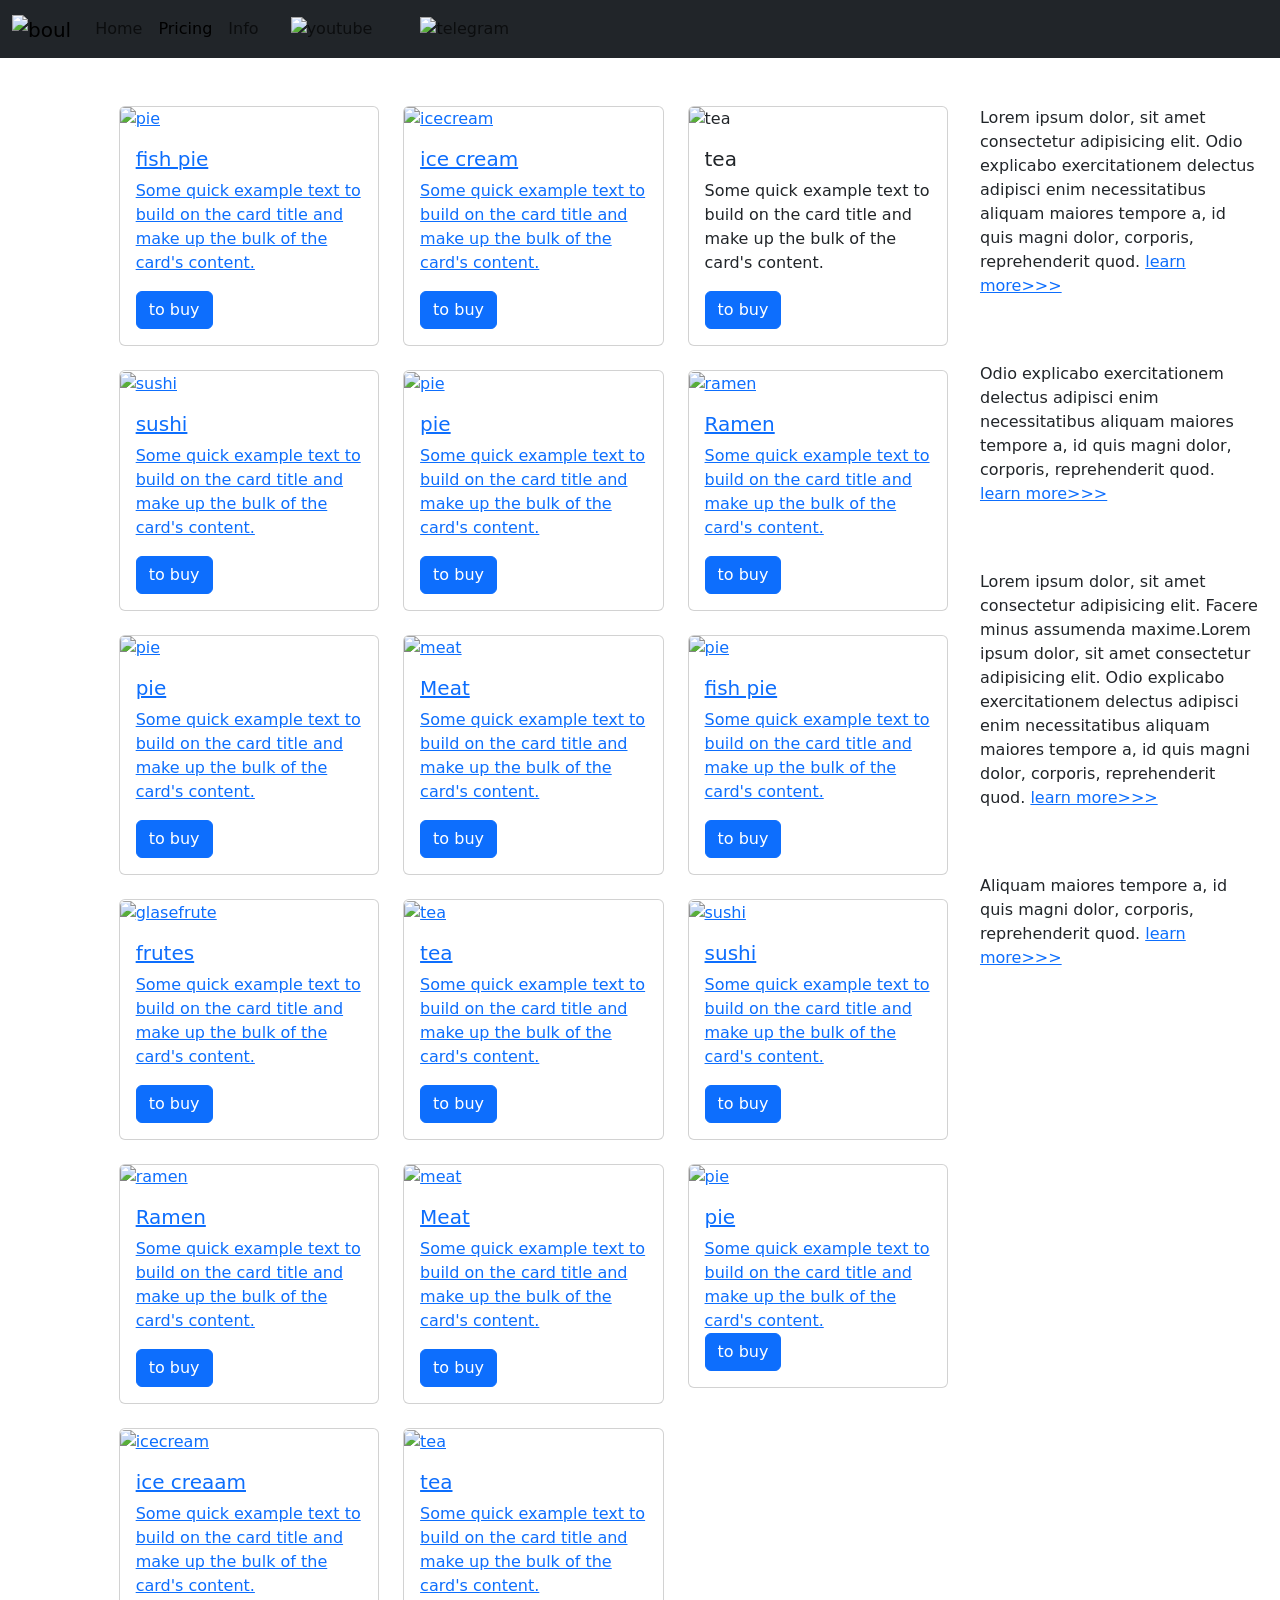
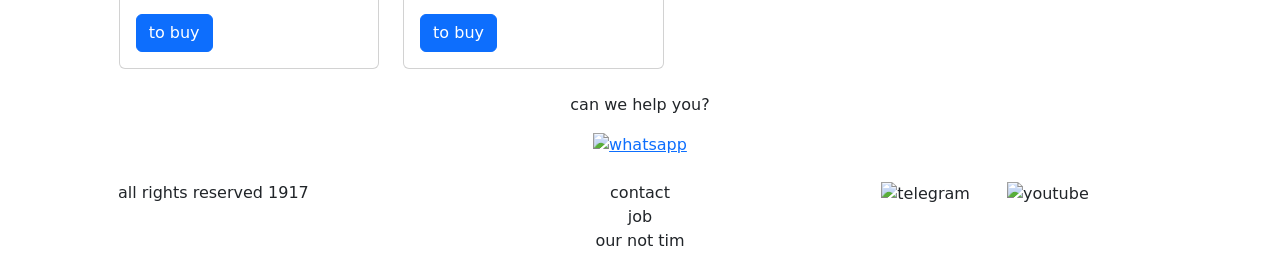
==== pricing.html @ 38b8bff5 "Add files via upload" ====
<!DOCTYPE html>
<html lang="en">

<head>
  <meta charset="UTF-8">
  <meta name="viewport" content="width=device-width, initial-scale=1.0">
  <link href="https://cdn.jsdelivr.net/npm/bootstrap@5.2.3/dist/css/bootstrap.min.css" rel="stylesheet"
    integrity="sha384-rbsA2VBKQhggwzxH7pPCaAqO46MgnOM80zW1RWuH61DGLwZJEdK2Kadq2F9CUG65" crossorigin="anonymous">
  <link rel="stylesheet" href="styels/mycss.css">
  <title>MM-Pricing</title>
  <link rel="apple-touch-icon" sizes="180x180" href="files/logo/apple-touch-icon.png">
<link rel="icon" type="image/png" sizes="32x32" href="files/logo/favicon-32x32.png">
<link rel="icon" type="image/png" sizes="16x16" href="files/logo/favicon-16x16.png">
<link rel="manifest" href="files/logo/site.webmanifest">
</head>

<body>
  <header>
    <nav class="navbar navbar-expand-lg bg-dark">
      <div class="container-fluid">
        <a class="navbar-brand" href="/"><img src="files/87119c7278e28491950256eda63ba2e2.jpg" alt="boul"></a>
        <button class="navbar-toggler" type="button" data-bs-toggle="collapse" data-bs-target="#navbarNav"
          aria-controls="navbarNav" aria-expanded="false" aria-label="Toggle navigation">
          <span class="navbar-toggler-icon"></span>
        </button>
        <div class="collapse navbar-collapse" id="navbarNav">
          <ul class="navbar-nav">
            <li class="nav-item">
              <a class="nav-link" aria-current="page" href="/">Home</a>
            </li>
            <li class="nav-item">
              <a class="nav-link active" href="pricing.html">Pricing</a>
            </li>
            <li class="nav-item">
              <a class="nav-link" href="something.html">Info</a>
            </li>
             <li class="nav-item">
              <a class="nav-link" href="something.html"> <img style="width: 35px; margin-inline: 1em;"
                  src="images/Без названия (1).png" alt="youtube">
              </a>
            </li>
            <li class="nav-item">
              <a class="nav-link" href="something.html"> <img style="width: 25px; margin-inline: 1em;"
                  src="images/Без названия.png" alt="telegram">
              </a>
            </li>
          </ul>
        </div>
      </div>
    </nav>
  </header>
  <section>
    <div class="container-fluid mt-4">
      <div class="row">
        <div class="col-lg-1">

        </div>
        <div class="col-lg-8 col-md-12">
          <div class="row">
            <div class="col-lg-4 col-md-6 mt-4">
              <div class="card">
                <a href="something.html"><img src="images/9e78caa7b0520ad1fbe6ef9b2976a1f5.jpg" class="card-img-top"
                    alt="pie"></a>
                <div class="card-body">
                  <h5 class="card-title"><a href="something.html">fish pie</a></h5>
                  <p class="card-text"><a href="something.html">
                      Some quick example text to build on the card title and make up the bulk of the
                      card's
                      content.
                    </a></p>
                  <a href="something.html" class="btn btn-primary">to buy</a>
                </div>
              </div>
            </div>
            <div class="col-lg-4 col-md-6 mt-4">
              <div class="card">
                <a href="something.html"><img src="images/5604115072fff8c9107f495d6ba7dcb9.jpg" class="card-img-top"
                    alt="icecream"></a>
                <div class="card-body">
                  <h5 class="card-title"><a href="something.html">ice cream</a></h5>
                  <p class="card-text"><a href="something.html">
                      Some quick example text to build on the card title and make up the bulk of the
                      card's
                      content.
                    </a></p>
                  <a href="something.html" class="btn btn-primary">to buy</a>
                </div>
              </div>
            </div>
            <div class="col-lg-4 col-md-6 mt-4">
              <div class="card">
                <img src="images/748c2d4060c829589848dc4660dfda6e.jpg" class="card-img-top" alt="tea">
                <div class="card-body">
                  <h5 class="card-title">tea</h5>
                  <p class="card-text">Some quick example text to build on the card title and make up the bulk of the
                    card's
                    content.</p>
                  <a href="#" class="btn btn-primary">to buy</a>
                </div>
              </div>
            </div>
            <div class="col-lg-4 col-md-6 mt-4">
              <div class="card">
                <a href="something.html"><img src="images/c19bb4b4f775ea1004d9084ca98201a1.jpg" class="card-img-top"
                    alt="sushi"></a>
                <div class="card-body">
                  <h5 class="card-title"><a href="something.html">sushi</a></h5>
                  <p class="card-text"><a href="something.html">
                      Some quick example text to build on the card title and make up the bulk of the
                      card's
                      content.
                    </a></p>
                  <a href="something.html" class="btn btn-primary">to buy</a>
                </div>
              </div>
            </div>
            <div class="col-lg-4 col-md-6 mt-4">
              <div class="card">
                <a href="something.html"><img src="images/eb1e32790777ce8765bdc7ee2da49d62.jpg" class="card-img-top"
                    alt="pie"></a>
                <div class="card-body">
                  <h5 class="card-title"><a href="something.html">pie</a></h5>
                  <p class="card-text"><a href="something.html">
                      Some quick example text to build on the card title and make up the bulk of the
                      card's
                      content.
                    </a></p>
                  <a href="something.html" class="btn btn-primary">to buy</a>
                </div>
              </div>
            </div>
            <div class="col-lg-4 col-md-6 mt-4">
              <div class="card">
                <a href="something.html"><img src="images/87119c7278e28491950256eda63ba2e2.jpg" class="card-img-top"
                    alt="ramen"></a>
                <div class="card-body">
                  <h5 class="card-title"><a href="something.html">Ramen</a></h5>
                  <p class="card-text"><a href="something.html">
                      Some quick example text to build on the card title and make up the bulk of the
                      card's
                      content.
                    </a></p>
                  <a href="something.html" class="btn btn-primary">to buy</a>
                </div>
              </div>
            </div>
            <div class="col-lg-4 col-md-6 mt-4">
              <div class="card">
                <a href=""><img src="images/eb1e32790777ce8765bdc7ee2da49d62.jpg" class="card-img-top" alt="pie"></a>
                <div class="card-body">
                  <h5 class="card-title"><a href="something.html">pie</a></h5>
                  <p class="card-text"><a href="something.html">
                      Some quick example text to build on the card title and make up the bulk of the
                      card's
                      content.
                    </a></p>
                  <a href="something.html" class="btn btn-primary">to buy</a>
                </div>
              </div>
            </div>
            <div class="col-lg-4 col-md-6 mt-4">
              <div class="card">
                <a href="something.html"><img src="images/c6d3aa8b3cfec3b1fc0c6828d05fa2f7.jpg" class="card-img-top"
                    alt="meat"></a>
                <div class="card-body">
                  <h5 class="card-title"><a href="something.html">Meat</a></h5>
                  <p class="card-text"><a href="something.html">
                      Some quick example text to build on the card title and make up the bulk of the
                      card's
                      content.
                    </a></p>
                  <a href="something.html" class="btn btn-primary">to buy</a>
                </div>
              </div>
            </div>
            <div class="col-lg-4 col-md-6 mt-4">
              <div class="card">
                <a href="something.html"><img src="images/9e78caa7b0520ad1fbe6ef9b2976a1f5.jpg" class="card-img-top"
                    alt="pie"></a>
                <div class="card-body">
                  <h5 class="card-title"><a href="something.html">fish pie</a></h5>
                  <p class="card-text"><a href="something.html">
                      Some quick example text to build on the card title and make up the bulk of the
                      card's
                      content.
                    </a></p>
                  <a href="something.html" class="btn btn-primary">to buy</a>
                </div>
              </div>
            </div>
            <div class="col-lg-4 col-md-6 mt-4">
              <div class="card">
                <a href="something.html"><img src="images/25728abfe2c978f19eb98b3a6df19613.jpg" class="card-img-top"
                    alt="glasefrute"></a>
                <div class="card-body">
                  <h5 class="card-title"><a href="something.html">frutes</a></h5>
                  <p class="card-text"><a href="something.html">
                      Some quick example text to build on the card title and make up the bulk of the
                      card's
                      content.
                    </a></p>
                  <a href="something.html" class="btn btn-primary">to buy</a>
                </div>
              </div>
            </div>
            <div class="col-lg-4 col-md-6 mt-4">
              <div class="card">
                <a href="something.html"><img src="images/748c2d4060c829589848dc4660dfda6e.jpg" class="card-img-top"
                    alt="tea"></a>
                <div class="card-body">
                  <h5 class="card-title"><a href="something.html">tea</a></h5>
                  <p class="card-text"><a href="something.html">
                      Some quick example text to build on the card title and make up the bulk of the
                      card's
                      content.
                    </a></p>
                  <a href="something.html" class="btn btn-primary">to buy</a>
                </div>
              </div>
            </div>
            <div class="col-lg-4 col-md-6 mt-4">
              <div class="card">
                <a href="something.html"><img src="images/c19bb4b4f775ea1004d9084ca98201a1.jpg" class="card-img-top"
                    alt="sushi"></a>
                <div class="card-body">
                  <h5 class="card-title"><a href="something.html">sushi</a></h5>
                  <p class="card-text"><a href="something.html">
                      Some quick example text to build on the card title and make up the bulk of the
                      card's
                      content.
                    </a></p>
                  <a href="something.html" class="btn btn-primary">to buy</a>
                </div>
              </div>
            </div>
            <div class="col-lg-4 col-md-6 mt-4">
              <div class="card">
                <a href="something.html"><img src="images/87119c7278e28491950256eda63ba2e2.jpg" class="card-img-top"
                    alt="ramen"></a>
                <div class="card-body">
                  <h5 class="card-title"><a href="something.html">Ramen</a></h5>
                  <p class="card-text"><a href="something.html">
                      Some quick example text to build on the card title and make up the bulk of the
                      card's
                      content.
                    </a></p>
                  <a href="something.html" class="btn btn-primary">to buy</a>
                </div>
              </div>
            </div>
            <div class="col-lg-4 col-md-6 mt-4">
              <div class="card">
                <a href="something.html"><img src="images/c6d3aa8b3cfec3b1fc0c6828d05fa2f7.jpg" class="card-img-top"
                    alt="meat"></a>
                <div class="card-body">
                  <h5 class="card-title"><a href="something.html">Meat</a></h5>
                  <p class="card-text"><a href="something.html">
                      Some quick example text to build on the card title and make up the bulk of the
                      card's
                      content.
                    </a></p>
                  <a href="something.html" class="btn btn-primary">to buy</a>
                </div>
              </div>
            </div>
            <div class="col-lg-4 col-md-6 mt-4">
              <div class="card">
                <a href="something.html"><img src="images/eb1e32790777ce8765bdc7ee2da49d62.jpg" class="card-img-top"
                    alt="pie"></a>
                <div class="card-body">
                  <h5 class="card-title"><a href="something.html">pie</a></h5>
                  <a href="something.html">
                    <p class="card-text">Some quick example text to build on the card title and make up the bulk of the
                      card's
                      content.</p>
                  </a>
                  <a href="something.html" class="btn btn-primary">to buy</a>
                </div>
              </div>
            </div>
            <div class="col-lg-4 col-md-6 mt-4">
              <div class="card">
                <a href="something.html"><img src="images/5604115072fff8c9107f495d6ba7dcb9.jpg" class="card-img-top"
                    alt="icecream"></a>
                <div class="card-body">
                  <h5 class="card-title"><a href="something.html">ice creaam</a></h5>
                  <p class="card-text"><a href="something.html">
                      Some quick example text to build on the card title and make up the bulk of the
                      card's
                      content.
                    </a></p>
                  <a href="something.html" class="btn btn-primary">to buy</a>
                </div>
              </div>
            </div>
            <div class="col-lg-4 col-md-6 mt-4">
              <div class="card">
                <a href="something.html"><img src="images/748c2d4060c829589848dc4660dfda6e.jpg" class="card-img-top"
                    alt="tea"></a>
                <div class="card-body">
                  <h5 class="card-title"><a href="something.html">tea</a></h5>
                  <p class="card-text"><a href="something.html">
                      Some quick example text to build on the card title and make up the bulk of the
                      card's
                      content.
                    </a></p>
                  <a href="something.html" class="btn btn-primary">to buy</a>
                </div>
              </div>
            </div>
          </div>
        </div>
        <div class="col-lg-3 col-md-12">
          <div class="row px-2">
            <div class="col-lg-12 sidebare my-4">
              <p>Lorem ipsum dolor, sit amet consectetur adipisicing elit. Odio explicabo exercitationem delectus
                adipisci enim necessitatibus aliquam maiores tempore a, id quis magni dolor, corporis, reprehenderit
                quod. <a href="#">learn more>>></a></p>
            </div>
            <div class="col-lg-12 sidebare my-4">
              <p>Odio explicabo exercitationem delectus
                adipisci enim necessitatibus aliquam maiores tempore a, id quis magni dolor, corporis, reprehenderit
                quod. <a href="#">learn more>>></a></p>
            </div>
            <div class="col-lg-12 sidebare my-4">
              <p>Lorem ipsum dolor, sit amet consectetur adipisicing elit. Facere minus assumenda maxime.Lorem ipsum
                dolor, sit amet consectetur adipisicing elit. Odio explicabo exercitationem delectus
                adipisci enim necessitatibus aliquam maiores tempore a, id quis magni dolor, corporis, reprehenderit
                quod. <a href="#">learn more>>></a></p>
            </div>
            <div class="col-lg-12 sidebare my-4">
              <p>Aliquam maiores tempore a, id quis magni dolor, corporis, reprehenderit
                quod. <a href="#">learn more>>></a></p>
            </div>
          </div>
        </div>
      </div>
    </div>
            <div class="col-lg-12 col-md-12 text-center mt-4">
              <p>can we help you?</p>
            </div>
            <div class="col-lg-12 col-md-12 text-center">
              <a href="something.html">
                <img class="call" style="width: 40px; margin-inline: 1em;" src="images/Без названия.jpg"
                  alt="whatsapp"></a>
            </div>
  </section>
  <footer class="mt-4">
    <div class="container-fluid">
      <div class="row">
        <div class="col-lg-4 col-md-12 footer-text text-center">
          <p>all rights reserved 1917</p>
        </div>
        <div class="col-lg-4 col-md-12 footer-text text-center">
          <p>contact<br>job<br>our not tim</p>
        </div>
        <div class="col-lg-4 col-md-12 media-link">
          <img style="width: 40px; margin-inline: 1em;" src="images/Без названия.png" alt="telegram">
          <img style="width: 40px; margin-inline: 1em;" src="images/Без названия (1).png" alt="youtube">
        </div>
      </div>
    </div>
  </footer>


  <script src="https://cdn.jsdelivr.net/npm/bootstrap@5.2.3/dist/js/bootstrap.bundle.min.js"
    integrity="sha384-kenU1KFdBIe4zVF0s0G1M5b4hcpxyD9F7jL+jjXkk+Q2h455rYXK/7HAuoJl+0I4"
    crossorigin="anonymous"></script>
</body>

</html>
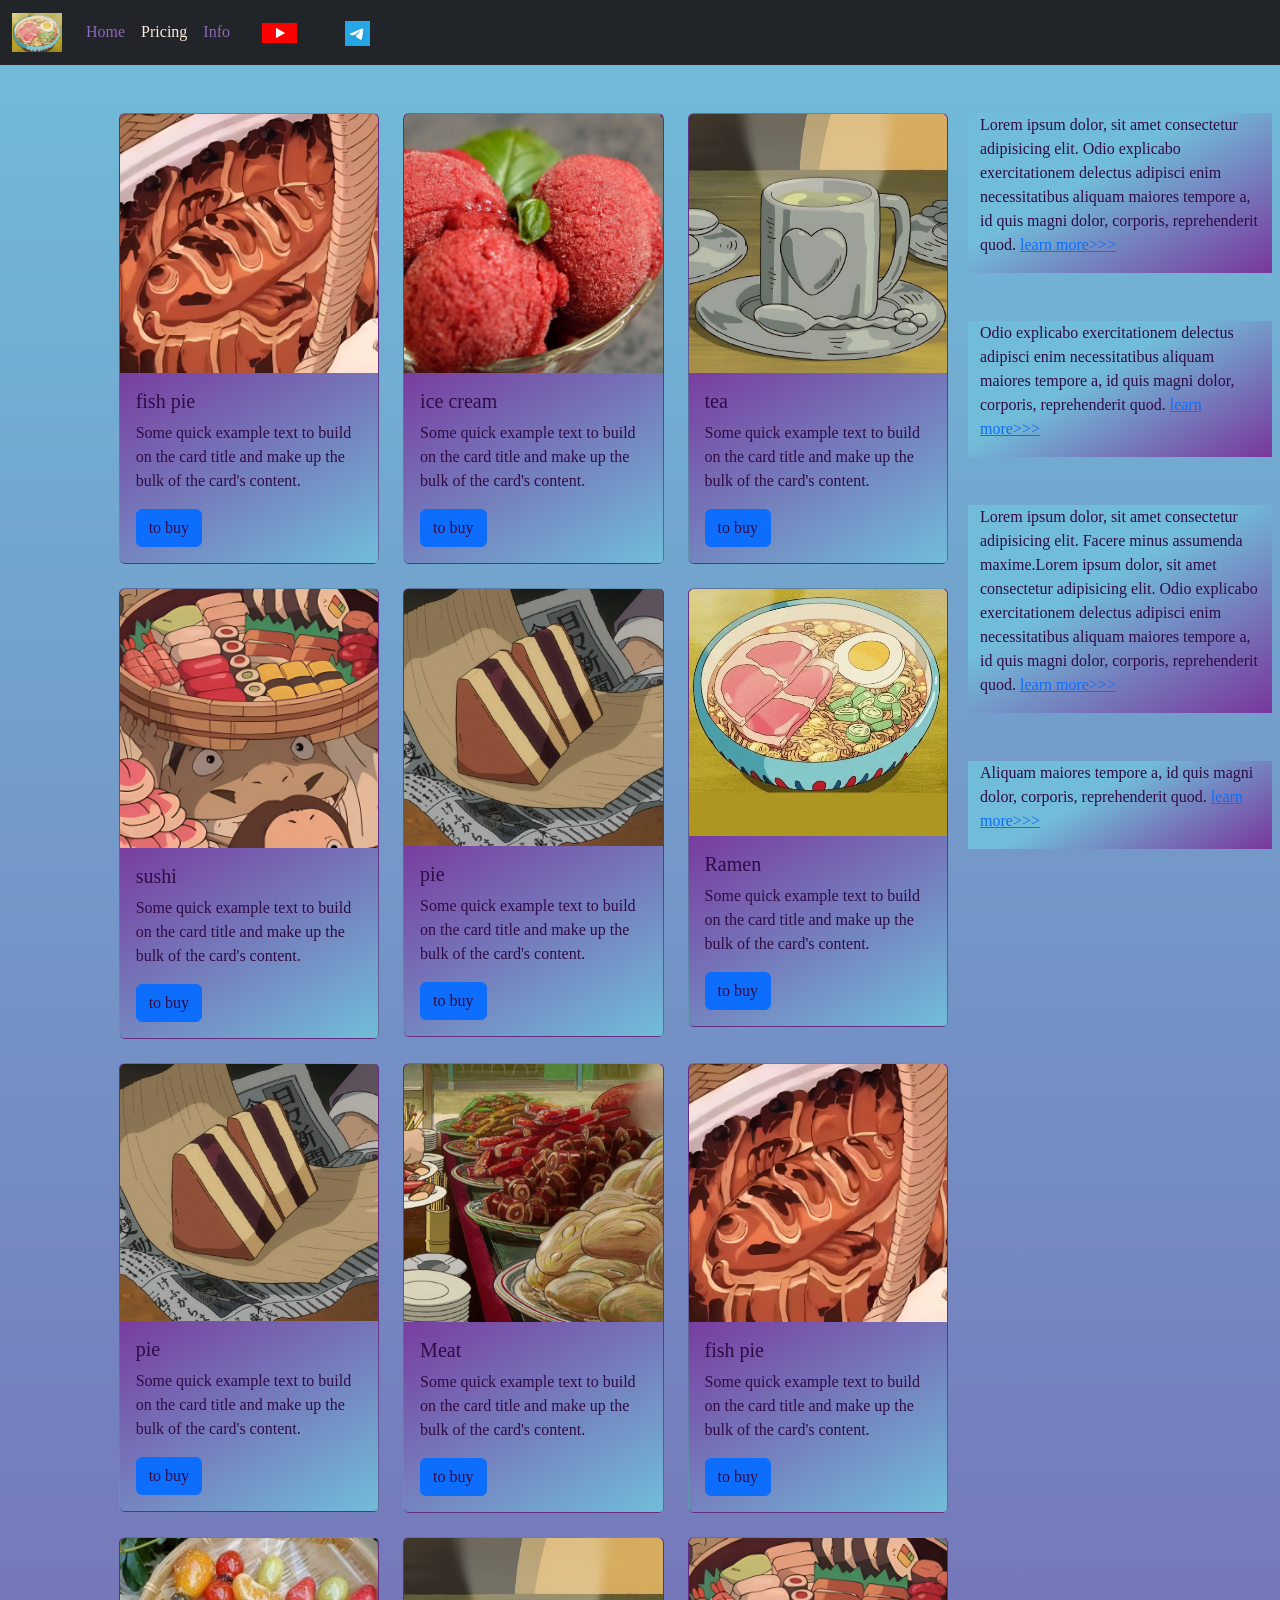
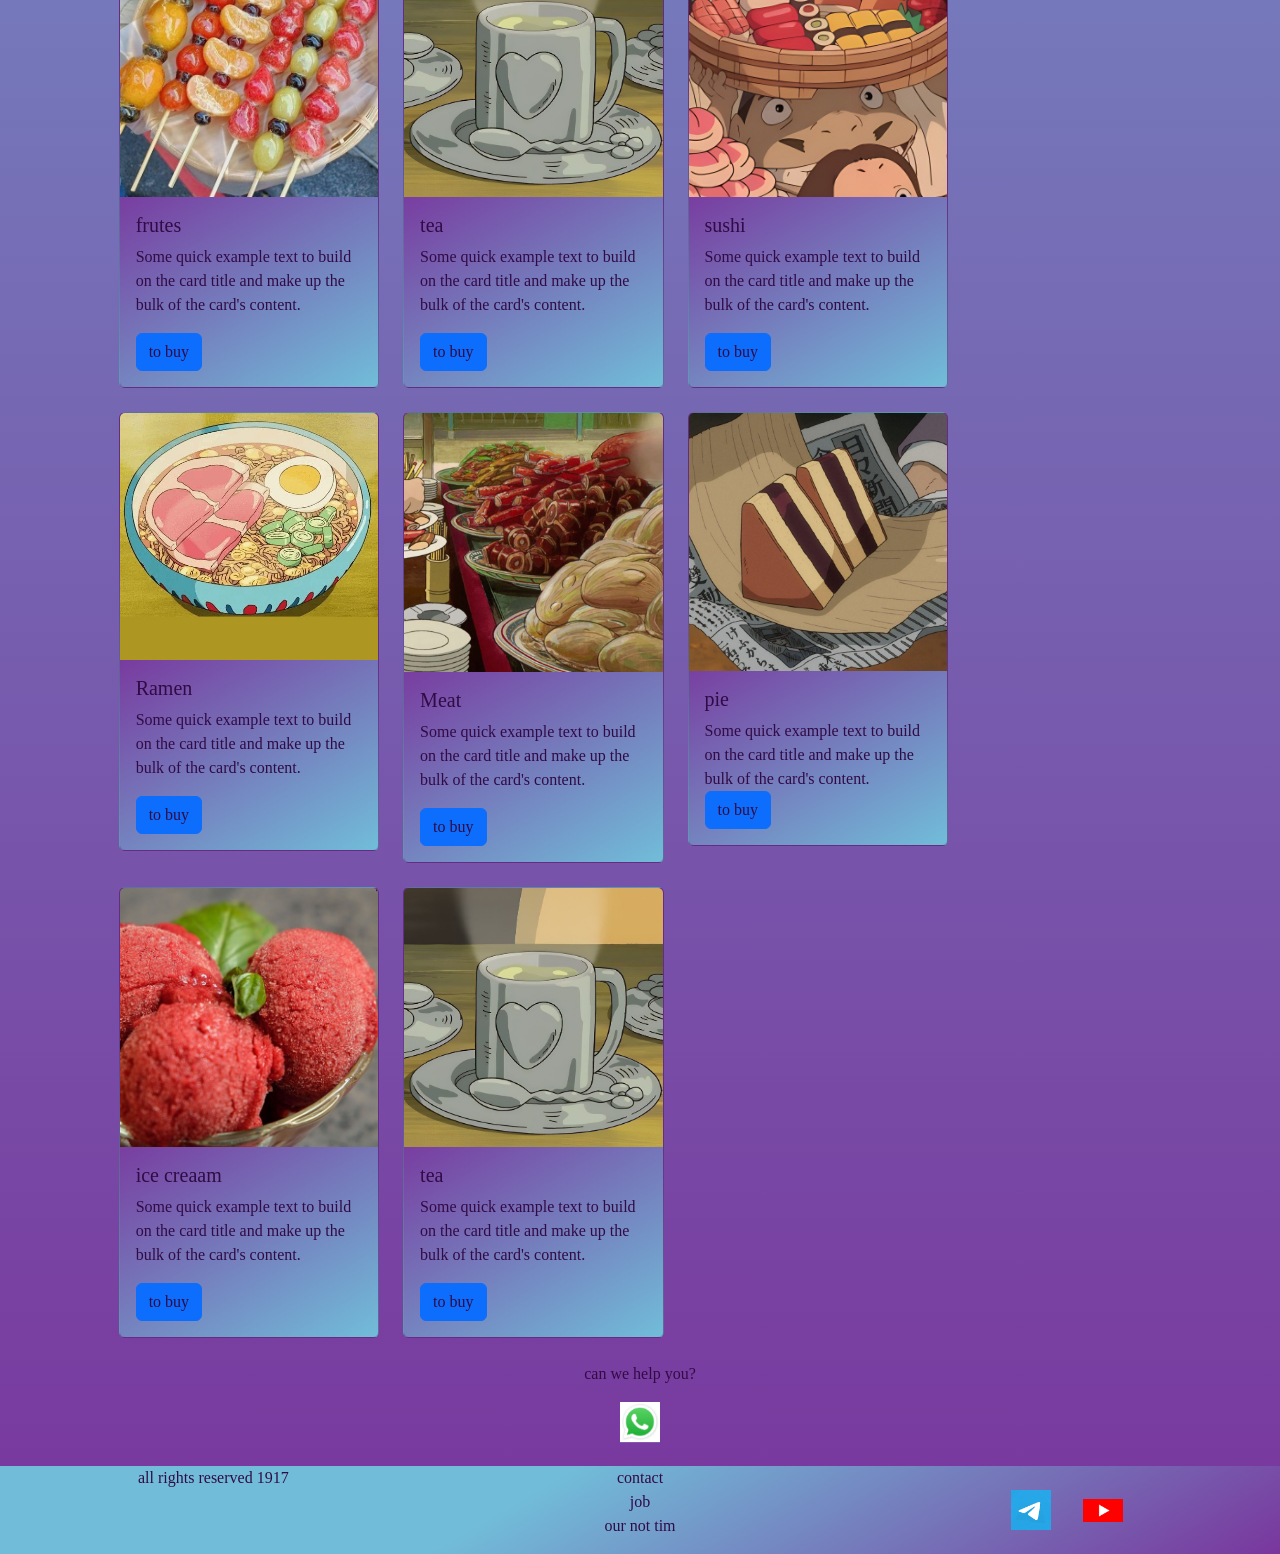
==== commit e3c38c49: "Update pricing.html" ====
--- a/pricing.html
+++ b/pricing.html
@@ -6,19 +6,19 @@
   <meta name="viewport" content="width=device-width, initial-scale=1.0">
   <link href="https://cdn.jsdelivr.net/npm/bootstrap@5.2.3/dist/css/bootstrap.min.css" rel="stylesheet"
     integrity="sha384-rbsA2VBKQhggwzxH7pPCaAqO46MgnOM80zW1RWuH61DGLwZJEdK2Kadq2F9CUG65" crossorigin="anonymous">
-  <link rel="stylesheet" href="styels/mycss.css">
+  <link rel="stylesheet" href="tm/styels/mycss.css">
   <title>MM-Pricing</title>
-  <link rel="apple-touch-icon" sizes="180x180" href="files/logo/apple-touch-icon.png">
-<link rel="icon" type="image/png" sizes="32x32" href="files/logo/favicon-32x32.png">
-<link rel="icon" type="image/png" sizes="16x16" href="files/logo/favicon-16x16.png">
-<link rel="manifest" href="files/logo/site.webmanifest">
+  <link rel="apple-touch-icon" sizes="180x180" href="tm/files/logo/apple-touch-icon.png">
+<link rel="icon" type="image/png" sizes="32x32" href="tm/files/logo/favicon-32x32.png">
+<link rel="icon" type="image/png" sizes="16x16" href="tm/files/logo/favicon-16x16.png">
+<link rel="manifest" href="tm/files/logo/site.webmanifest">
 </head>
 
 <body>
   <header>
     <nav class="navbar navbar-expand-lg bg-dark">
       <div class="container-fluid">
-        <a class="navbar-brand" href="/"><img src="files/87119c7278e28491950256eda63ba2e2.jpg" alt="boul"></a>
+        <a class="navbar-brand" href="/"><img src="tm/files/87119c7278e28491950256eda63ba2e2.jpg" alt="boul"></a>
         <button class="navbar-toggler" type="button" data-bs-toggle="collapse" data-bs-target="#navbarNav"
           aria-controls="navbarNav" aria-expanded="false" aria-label="Toggle navigation">
           <span class="navbar-toggler-icon"></span>
@@ -36,12 +36,12 @@
             </li>
              <li class="nav-item">
               <a class="nav-link" href="something.html"> <img style="width: 35px; margin-inline: 1em;"
-                  src="images/Без названия (1).png" alt="youtube">
+                  src="tm/images/Без названия (1).png" alt="youtube">
               </a>
             </li>
             <li class="nav-item">
               <a class="nav-link" href="something.html"> <img style="width: 25px; margin-inline: 1em;"
-                  src="images/Без названия.png" alt="telegram">
+                  src="tm/images/Без названия.png" alt="telegram">
               </a>
             </li>
           </ul>
@@ -59,7 +59,7 @@
           <div class="row">
             <div class="col-lg-4 col-md-6 mt-4">
               <div class="card">
-                <a href="something.html"><img src="images/9e78caa7b0520ad1fbe6ef9b2976a1f5.jpg" class="card-img-top"
+                <a href="something.html"><img src="tm/images/9e78caa7b0520ad1fbe6ef9b2976a1f5.jpg" class="card-img-top"
                     alt="pie"></a>
                 <div class="card-body">
                   <h5 class="card-title"><a href="something.html">fish pie</a></h5>
@@ -74,7 +74,7 @@
             </div>
             <div class="col-lg-4 col-md-6 mt-4">
               <div class="card">
-                <a href="something.html"><img src="images/5604115072fff8c9107f495d6ba7dcb9.jpg" class="card-img-top"
+                <a href="something.html"><img src="tm/images/5604115072fff8c9107f495d6ba7dcb9.jpg" class="card-img-top"
                     alt="icecream"></a>
                 <div class="card-body">
                   <h5 class="card-title"><a href="something.html">ice cream</a></h5>
@@ -89,7 +89,7 @@
             </div>
             <div class="col-lg-4 col-md-6 mt-4">
               <div class="card">
-                <img src="images/748c2d4060c829589848dc4660dfda6e.jpg" class="card-img-top" alt="tea">
+                <img src="tm/images/748c2d4060c829589848dc4660dfda6e.jpg" class="card-img-top" alt="tea">
                 <div class="card-body">
                   <h5 class="card-title">tea</h5>
                   <p class="card-text">Some quick example text to build on the card title and make up the bulk of the
@@ -101,7 +101,7 @@
             </div>
             <div class="col-lg-4 col-md-6 mt-4">
               <div class="card">
-                <a href="something.html"><img src="images/c19bb4b4f775ea1004d9084ca98201a1.jpg" class="card-img-top"
+                <a href="something.html"><img src="tm/images/c19bb4b4f775ea1004d9084ca98201a1.jpg" class="card-img-top"
                     alt="sushi"></a>
                 <div class="card-body">
                   <h5 class="card-title"><a href="something.html">sushi</a></h5>
@@ -116,7 +116,7 @@
             </div>
             <div class="col-lg-4 col-md-6 mt-4">
               <div class="card">
-                <a href="something.html"><img src="images/eb1e32790777ce8765bdc7ee2da49d62.jpg" class="card-img-top"
+                <a href="something.html"><img src="tm/images/eb1e32790777ce8765bdc7ee2da49d62.jpg" class="card-img-top"
                     alt="pie"></a>
                 <div class="card-body">
                   <h5 class="card-title"><a href="something.html">pie</a></h5>
@@ -131,7 +131,7 @@
             </div>
             <div class="col-lg-4 col-md-6 mt-4">
               <div class="card">
-                <a href="something.html"><img src="images/87119c7278e28491950256eda63ba2e2.jpg" class="card-img-top"
+                <a href="something.html"><img src="tm/images/87119c7278e28491950256eda63ba2e2.jpg" class="card-img-top"
                     alt="ramen"></a>
                 <div class="card-body">
                   <h5 class="card-title"><a href="something.html">Ramen</a></h5>
@@ -146,7 +146,7 @@
             </div>
             <div class="col-lg-4 col-md-6 mt-4">
               <div class="card">
-                <a href=""><img src="images/eb1e32790777ce8765bdc7ee2da49d62.jpg" class="card-img-top" alt="pie"></a>
+                <a href=""><img src="tm/images/eb1e32790777ce8765bdc7ee2da49d62.jpg" class="card-img-top" alt="pie"></a>
                 <div class="card-body">
                   <h5 class="card-title"><a href="something.html">pie</a></h5>
                   <p class="card-text"><a href="something.html">
@@ -160,7 +160,7 @@
             </div>
             <div class="col-lg-4 col-md-6 mt-4">
               <div class="card">
-                <a href="something.html"><img src="images/c6d3aa8b3cfec3b1fc0c6828d05fa2f7.jpg" class="card-img-top"
+                <a href="something.html"><img src="tm/images/c6d3aa8b3cfec3b1fc0c6828d05fa2f7.jpg" class="card-img-top"
                     alt="meat"></a>
                 <div class="card-body">
                   <h5 class="card-title"><a href="something.html">Meat</a></h5>
@@ -175,7 +175,7 @@
             </div>
             <div class="col-lg-4 col-md-6 mt-4">
               <div class="card">
-                <a href="something.html"><img src="images/9e78caa7b0520ad1fbe6ef9b2976a1f5.jpg" class="card-img-top"
+                <a href="something.html"><img src="tm/images/9e78caa7b0520ad1fbe6ef9b2976a1f5.jpg" class="card-img-top"
                     alt="pie"></a>
                 <div class="card-body">
                   <h5 class="card-title"><a href="something.html">fish pie</a></h5>
@@ -190,7 +190,7 @@
             </div>
             <div class="col-lg-4 col-md-6 mt-4">
               <div class="card">
-                <a href="something.html"><img src="images/25728abfe2c978f19eb98b3a6df19613.jpg" class="card-img-top"
+                <a href="something.html"><img src="tm/images/25728abfe2c978f19eb98b3a6df19613.jpg" class="card-img-top"
                     alt="glasefrute"></a>
                 <div class="card-body">
                   <h5 class="card-title"><a href="something.html">frutes</a></h5>
@@ -205,7 +205,7 @@
             </div>
             <div class="col-lg-4 col-md-6 mt-4">
               <div class="card">
-                <a href="something.html"><img src="images/748c2d4060c829589848dc4660dfda6e.jpg" class="card-img-top"
+                <a href="something.html"><img src="tm/images/748c2d4060c829589848dc4660dfda6e.jpg" class="card-img-top"
                     alt="tea"></a>
                 <div class="card-body">
                   <h5 class="card-title"><a href="something.html">tea</a></h5>
@@ -220,7 +220,7 @@
             </div>
             <div class="col-lg-4 col-md-6 mt-4">
               <div class="card">
-                <a href="something.html"><img src="images/c19bb4b4f775ea1004d9084ca98201a1.jpg" class="card-img-top"
+                <a href="something.html"><img src="tm/images/c19bb4b4f775ea1004d9084ca98201a1.jpg" class="card-img-top"
                     alt="sushi"></a>
                 <div class="card-body">
                   <h5 class="card-title"><a href="something.html">sushi</a></h5>
@@ -235,7 +235,7 @@
             </div>
             <div class="col-lg-4 col-md-6 mt-4">
               <div class="card">
-                <a href="something.html"><img src="images/87119c7278e28491950256eda63ba2e2.jpg" class="card-img-top"
+                <a href="something.html"><img src="tm/images/87119c7278e28491950256eda63ba2e2.jpg" class="card-img-top"
                     alt="ramen"></a>
                 <div class="card-body">
                   <h5 class="card-title"><a href="something.html">Ramen</a></h5>
@@ -250,7 +250,7 @@
             </div>
             <div class="col-lg-4 col-md-6 mt-4">
               <div class="card">
-                <a href="something.html"><img src="images/c6d3aa8b3cfec3b1fc0c6828d05fa2f7.jpg" class="card-img-top"
+                <a href="something.html"><img src="tm/images/c6d3aa8b3cfec3b1fc0c6828d05fa2f7.jpg" class="card-img-top"
                     alt="meat"></a>
                 <div class="card-body">
                   <h5 class="card-title"><a href="something.html">Meat</a></h5>
@@ -265,7 +265,7 @@
             </div>
             <div class="col-lg-4 col-md-6 mt-4">
               <div class="card">
-                <a href="something.html"><img src="images/eb1e32790777ce8765bdc7ee2da49d62.jpg" class="card-img-top"
+                <a href="something.html"><img src="tm/images/eb1e32790777ce8765bdc7ee2da49d62.jpg" class="card-img-top"
                     alt="pie"></a>
                 <div class="card-body">
                   <h5 class="card-title"><a href="something.html">pie</a></h5>
@@ -280,7 +280,7 @@
             </div>
             <div class="col-lg-4 col-md-6 mt-4">
               <div class="card">
-                <a href="something.html"><img src="images/5604115072fff8c9107f495d6ba7dcb9.jpg" class="card-img-top"
+                <a href="something.html"><img src="tm/images/5604115072fff8c9107f495d6ba7dcb9.jpg" class="card-img-top"
                     alt="icecream"></a>
                 <div class="card-body">
                   <h5 class="card-title"><a href="something.html">ice creaam</a></h5>
@@ -295,7 +295,7 @@
             </div>
             <div class="col-lg-4 col-md-6 mt-4">
               <div class="card">
-                <a href="something.html"><img src="images/748c2d4060c829589848dc4660dfda6e.jpg" class="card-img-top"
+                <a href="something.html"><img src="tm/images/748c2d4060c829589848dc4660dfda6e.jpg" class="card-img-top"
                     alt="tea"></a>
                 <div class="card-body">
                   <h5 class="card-title"><a href="something.html">tea</a></h5>
@@ -341,7 +341,7 @@
             </div>
             <div class="col-lg-12 col-md-12 text-center">
               <a href="something.html">
-                <img class="call" style="width: 40px; margin-inline: 1em;" src="images/Без названия.jpg"
+                <img class="call" style="width: 40px; margin-inline: 1em;" src="tm/images/Без названия.jpg"
                   alt="whatsapp"></a>
             </div>
   </section>
@@ -355,8 +355,8 @@
           <p>contact<br>job<br>our not tim</p>
         </div>
         <div class="col-lg-4 col-md-12 media-link">
-          <img style="width: 40px; margin-inline: 1em;" src="images/Без названия.png" alt="telegram">
-          <img style="width: 40px; margin-inline: 1em;" src="images/Без названия (1).png" alt="youtube">
+          <img style="width: 40px; margin-inline: 1em;" src="tm/images/Без названия.png" alt="telegram">
+          <img style="width: 40px; margin-inline: 1em;" src="tm/images/Без названия (1).png" alt="youtube">
         </div>
       </div>
     </div>
@@ -368,4 +368,4 @@
     crossorigin="anonymous"></script>
 </body>
 
-</html>+</html>
--- a/tm/styels/mycss.css
+++ b/tm/styels/mycss.css
@@ -0,0 +1,90 @@
+@import url('https://fonts.googleapis.com/css?family=Michroma&display=swap');
+body{
+    font-family: Michroma, serif;
+    background: linear-gradient(0deg, #79369d 0%, #71bdd9 100%);
+}
+p{
+    color: #310b45;
+}
+.nav-link {
+     color:rgb(143, 101, 183);
+}
+.navbar-nav .nav-link.active{
+   color:antiquewhite;
+}
+.navbar-brand img {
+    width: 50px;
+}
+.navbar-toggler{
+    background-color: rgb(143, 101, 183);
+   
+}
+.sidebare {
+    color:#310b45;
+     background: linear-gradient(330deg,#79369d 0%, #71bdd9 60%);
+
+}
+.card{background:  linear-gradient(330deg,#71bdd9 0%,#79369d 60%);
+ color:#310b45 ;
+}
+.card a{
+    text-decoration: none;
+    color:#310b45 ;
+}
+.stext, 
+footer-text{
+    color: #310b45;
+    margin: auto auto ;
+}
+footer, .btn-outline-primary {
+       background: linear-gradient(330deg,#79369d 0%, #71bdd9 60%);
+
+} 
+.media-link{
+    display: flex;
+    justify-content: center;
+    align-items: center;
+}
+.call{animation: myAnim 1s ease 1s 1 normal forwards ;}
+@keyframes myAnim {
+    0% {
+        animation-timing-function: ease-in;
+        opacity: 0;
+        transform: translateY(-250px);
+    }
+    38%{
+          animation-timing-function: ease-out;
+        opacity:1;
+        transform: translateY(0);
+    }
+    55%{
+          animation-timing-function: ease-in;
+        transform: translateY(-65px);
+    }
+    72%{
+          animation-timing-function: ease-out;
+        transform: translateY(0);
+    }
+    81%{
+          animation-timing-function: ease-in;
+        transform: translateY(-28px);
+    }
+    90%{
+          animation-timing-function: ease-out;
+        transform: translateY(0);
+    }
+    95%{
+          animation-timing-function: ease-in;
+        transform: translateY(-8px);
+    }
+    100%{
+          animation-timing-function: ease-out;
+        transform: translateY(0);
+    }
+}
+@media (max-width: 755px) {
+    .carousel-indicators{
+        display: none;
+    }
+}
+/*rgb(72, 50, 92)*/
